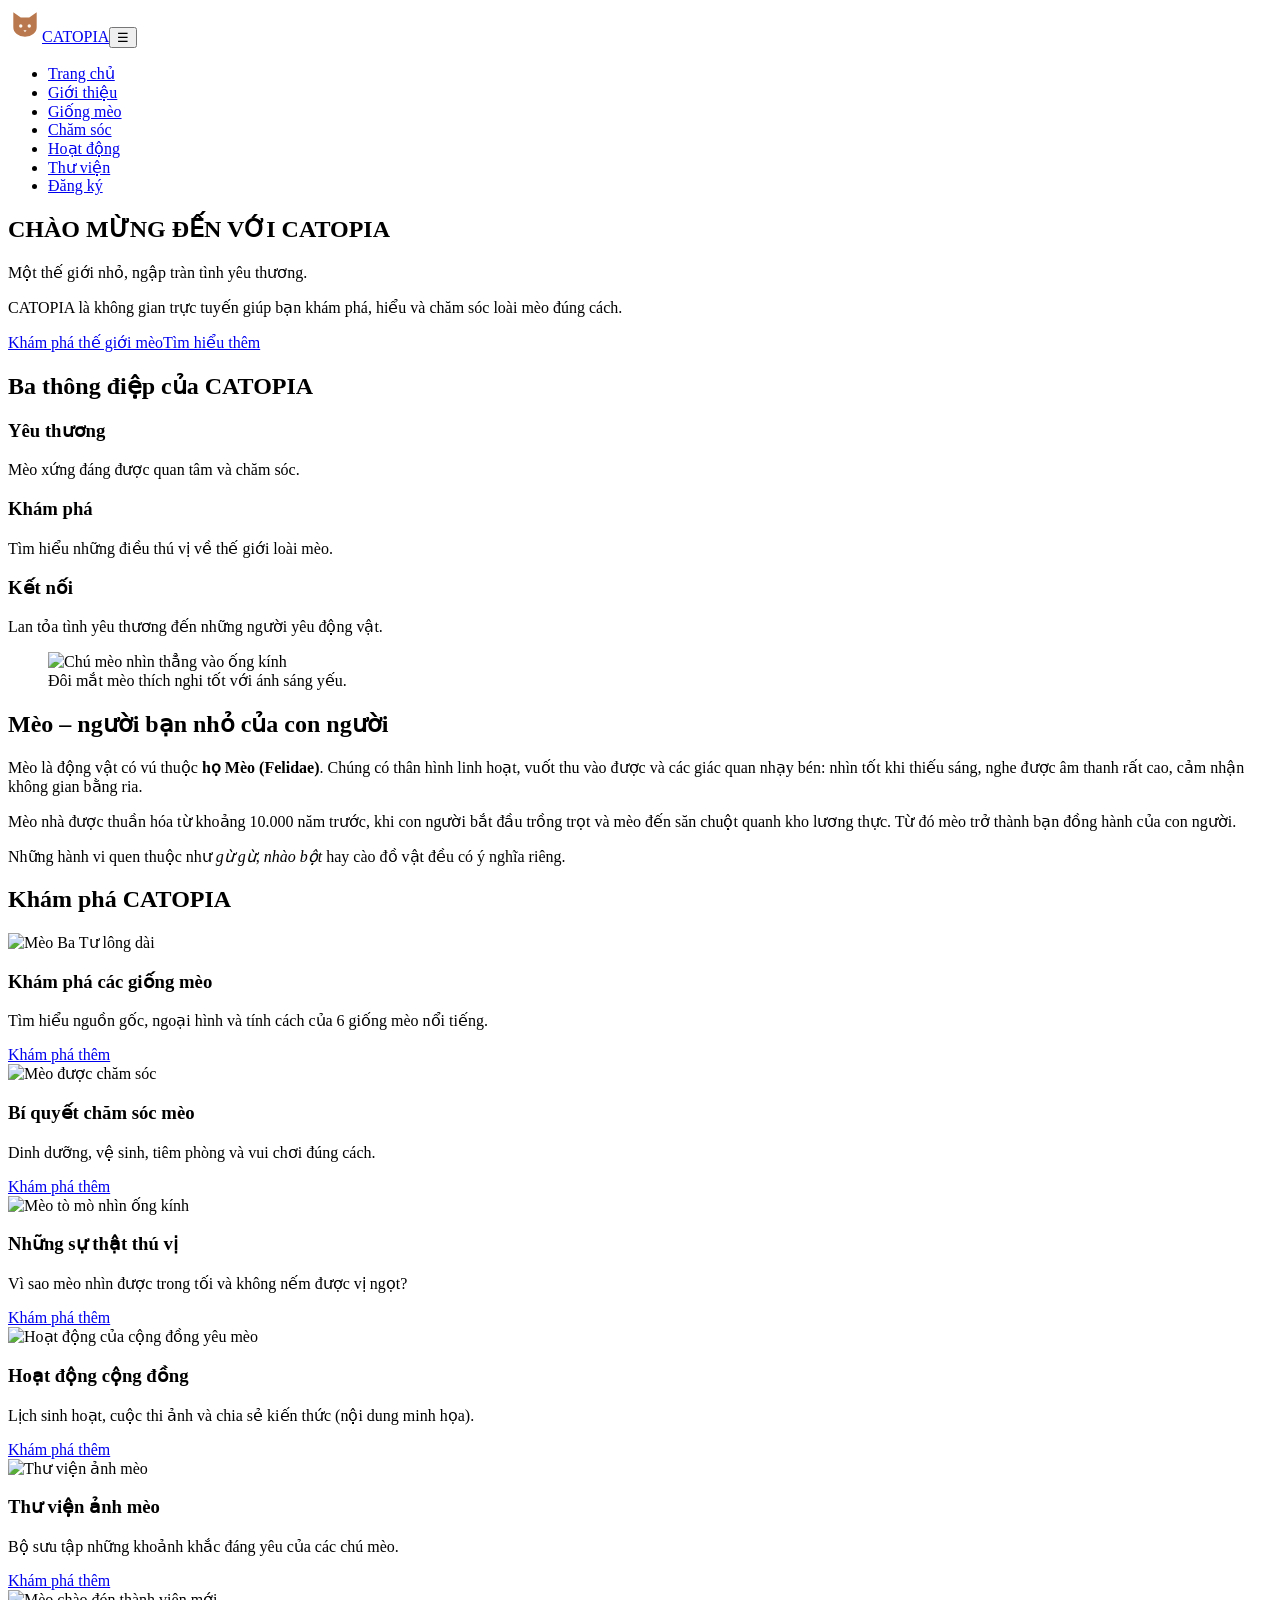
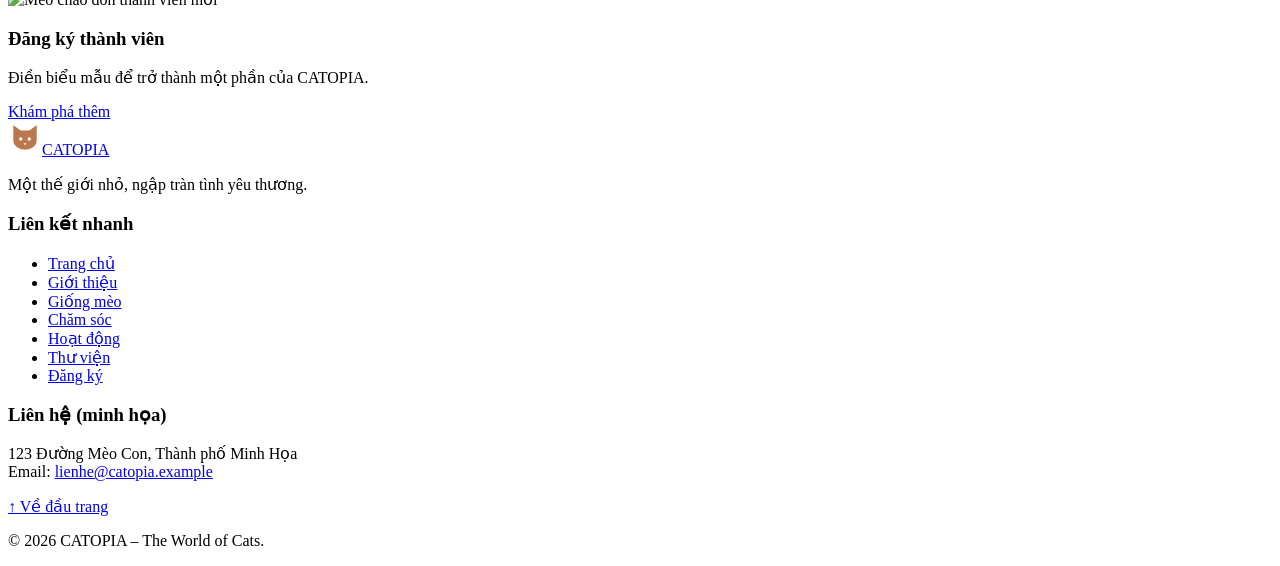
==== index.html @ ca0e2c4b "Add files via upload" ====
<!DOCTYPE html>
<html lang="vi">
<head>
<meta charset="UTF-8">
<meta name="viewport" content="width=device-width, initial-scale=1">
<meta name="description" content="CATOPIA: website khám phá giống mèo, cách chăm sóc, thư viện ảnh và cộng đồng yêu mèo.">
<title>CATOPIA – Thế giới loài mèo</title>
<link rel="preconnect" href="https://fonts.googleapis.com">
<link rel="stylesheet" href="https://fonts.googleapis.com/css2?family=Be+Vietnam+Pro:wght@400;600&family=Playfair+Display:ital,wght@0,600;0,700;1,500&display=swap">
<link rel="stylesheet" href="css/style.css">
</head>
<body id="top">
<header class="site-header"><div class="bar"><a class="logo" href="index.html"><svg viewBox="0 0 32 32" width="34" height="34" aria-hidden="true"><path d="M5 4l7 5h8l7-5v14a11 9 0 0 1-22 0z" fill="#B9784D"/><circle cx="12" cy="17" r="1.6" fill="#FFF9F2"/><circle cx="20" cy="17" r="1.6" fill="#FFF9F2"/><path d="M14.5 21h3L16 22.8z" fill="#FFF9F2"/></svg><span>CATOPIA</span></a><button class="menu-btn" type="button" aria-label="Mở menu" aria-expanded="false">☰</button><nav aria-label="Menu chính"><ul><li><a href="index.html" class="active" aria-current="page">Trang chủ</a></li><li><a href="about.html">Giới thiệu</a></li><li><a href="breeds.html">Giống mèo</a></li><li><a href="care.html">Chăm sóc</a></li><li><a href="activities.html">Hoạt động</a></li><li><a href="gallery.html">Thư viện</a></li><li><a href="register.html">Đăng ký</a></li></ul></nav></div></header>
<main>
<section class="hero"><h1 id="main-title">CHÀO MỪNG ĐẾN VỚI CATOPIA</h1><p class="slogan">Một thế giới nhỏ, ngập tràn tình yêu thương.</p><p>CATOPIA là không gian trực tuyến giúp bạn khám phá, hiểu và chăm sóc loài mèo đúng cách.</p><div class="cta"><a class="btn" href="breeds.html">Khám phá thế giới mèo</a><a class="btn ghost" href="about.html">Tìm hiểu thêm</a></div></section><section class="alt"><div class="section"><h2 class="section-title">Ba thông điệp của CATOPIA</h2><div class="row"><div class="block_3"><div class="card slogan-card"><h3>Yêu thương</h3><p>Mèo xứng đáng được quan tâm và chăm sóc.</p></div></div><div class="block_3"><div class="card slogan-card"><h3>Khám phá</h3><p>Tìm hiểu những điều thú vị về thế giới loài mèo.</p></div></div><div class="block_3"><div class="card slogan-card"><h3>Kết nối</h3><p>Lan tỏa tình yêu thương đến những người yêu động vật.</p></div></div></div></div></section><section class="section"><div class="split"><figure><img src="images/cat-hero.jpg" alt="Chú mèo nhìn thẳng vào ống kính" loading="lazy"><figcaption>Đôi mắt mèo thích nghi tốt với ánh sáng yếu.</figcaption></figure><div><h2>Mèo – người bạn nhỏ của con người</h2><p>Mèo là động vật có vú thuộc <strong>họ Mèo (Felidae)</strong>. Chúng có thân hình linh hoạt, vuốt thu vào được và các giác quan nhạy bén: nhìn tốt khi thiếu sáng, nghe được âm thanh rất cao, cảm nhận không gian bằng ria.</p><p>Mèo nhà được thuần hóa từ khoảng 10.000 năm trước, khi con người bắt đầu trồng trọt và mèo đến săn chuột quanh kho lương thực. Từ đó mèo trở thành bạn đồng hành của con người.</p><p>Những hành vi quen thuộc như <em>gừ gừ</em>, <em>nhào bột</em> hay cào đồ vật đều có ý nghĩa riêng.</p></div></div></section><section class="alt"><div class="section"><h2 class="section-title">Khám phá CATOPIA</h2><div class="row"><div class="block_3"><article class="card"><img src="images/cat-persian.jpg" alt="Mèo Ba Tư lông dài" loading="lazy"><div class="body"><h3>Khám phá các giống mèo</h3><p>Tìm hiểu nguồn gốc, ngoại hình và tính cách của 6 giống mèo nổi tiếng.</p><a class="btn" href="breeds.html">Khám phá thêm</a></div></article></div><div class="block_3"><article class="card"><img src="images/cat-care.jpg" alt="Mèo được chăm sóc" loading="lazy"><div class="body"><h3>Bí quyết chăm sóc mèo</h3><p>Dinh dưỡng, vệ sinh, tiêm phòng và vui chơi đúng cách.</p><a class="btn" href="care.html">Khám phá thêm</a></div></article></div><div class="block_3"><article class="card"><img src="images/cat-hero.jpg" alt="Mèo tò mò nhìn ống kính" loading="lazy"><div class="body"><h3>Những sự thật thú vị</h3><p>Vì sao mèo nhìn được trong tối và không nếm được vị ngọt?</p><a class="btn" href="about.html#giac-quan">Khám phá thêm</a></div></article></div><div class="block_3"><article class="card"><img src="images/gallery/cat-04.jpg" alt="Hoạt động của cộng đồng yêu mèo" loading="lazy"><div class="body"><h3>Hoạt động cộng đồng</h3><p>Lịch sinh hoạt, cuộc thi ảnh và chia sẻ kiến thức (nội dung minh họa).</p><a class="btn" href="activities.html">Khám phá thêm</a></div></article></div><div class="block_3"><article class="card"><img src="images/gallery/cat-01.jpg" alt="Thư viện ảnh mèo" loading="lazy"><div class="body"><h3>Thư viện ảnh mèo</h3><p>Bộ sưu tập những khoảnh khắc đáng yêu của các chú mèo.</p><a class="btn" href="gallery.html">Khám phá thêm</a></div></article></div><div class="block_3"><article class="card"><img src="images/gallery/cat-07.jpg" alt="Mèo chào đón thành viên mới" loading="lazy"><div class="body"><h3>Đăng ký thành viên</h3><p>Điền biểu mẫu để trở thành một phần của CATOPIA.</p><a class="btn" href="register.html">Khám phá thêm</a></div></article></div></div></div></section>
</main>
<footer class="site-footer"><div class="bar cols"><div><a class="logo" href="index.html"><svg viewBox="0 0 32 32" width="34" height="34" aria-hidden="true"><path d="M5 4l7 5h8l7-5v14a11 9 0 0 1-22 0z" fill="#B9784D"/><circle cx="12" cy="17" r="1.6" fill="#FFF9F2"/><circle cx="20" cy="17" r="1.6" fill="#FFF9F2"/><path d="M14.5 21h3L16 22.8z" fill="#FFF9F2"/></svg><span>CATOPIA</span></a><p class="slogan">Một thế giới nhỏ, ngập tràn tình yêu thương.</p></div><div><h3>Liên kết nhanh</h3><ul><li><a href="index.html">Trang chủ</a></li><li><a href="about.html">Giới thiệu</a></li><li><a href="breeds.html">Giống mèo</a></li><li><a href="care.html">Chăm sóc</a></li><li><a href="activities.html">Hoạt động</a></li><li><a href="gallery.html">Thư viện</a></li><li><a href="register.html">Đăng ký</a></li></ul></div><div><h3>Liên hệ (minh họa)</h3><p>123 Đường Mèo Con, Thành phố Minh Họa<br>Email: <a href="mailto:lienhe@catopia.example">lienhe@catopia.example</a></p><a class="btn" href="#top">↑ Về đầu trang</a></div></div><p class="copy">© 2026 CATOPIA – The World of Cats.</p></footer>
<script>
var b=document.querySelector('.menu-btn'),n=document.querySelector('nav');b.addEventListener('click',function(){var o=n.classList.toggle('open');b.setAttribute('aria-expanded',o);});
</script>
</body>
</html>
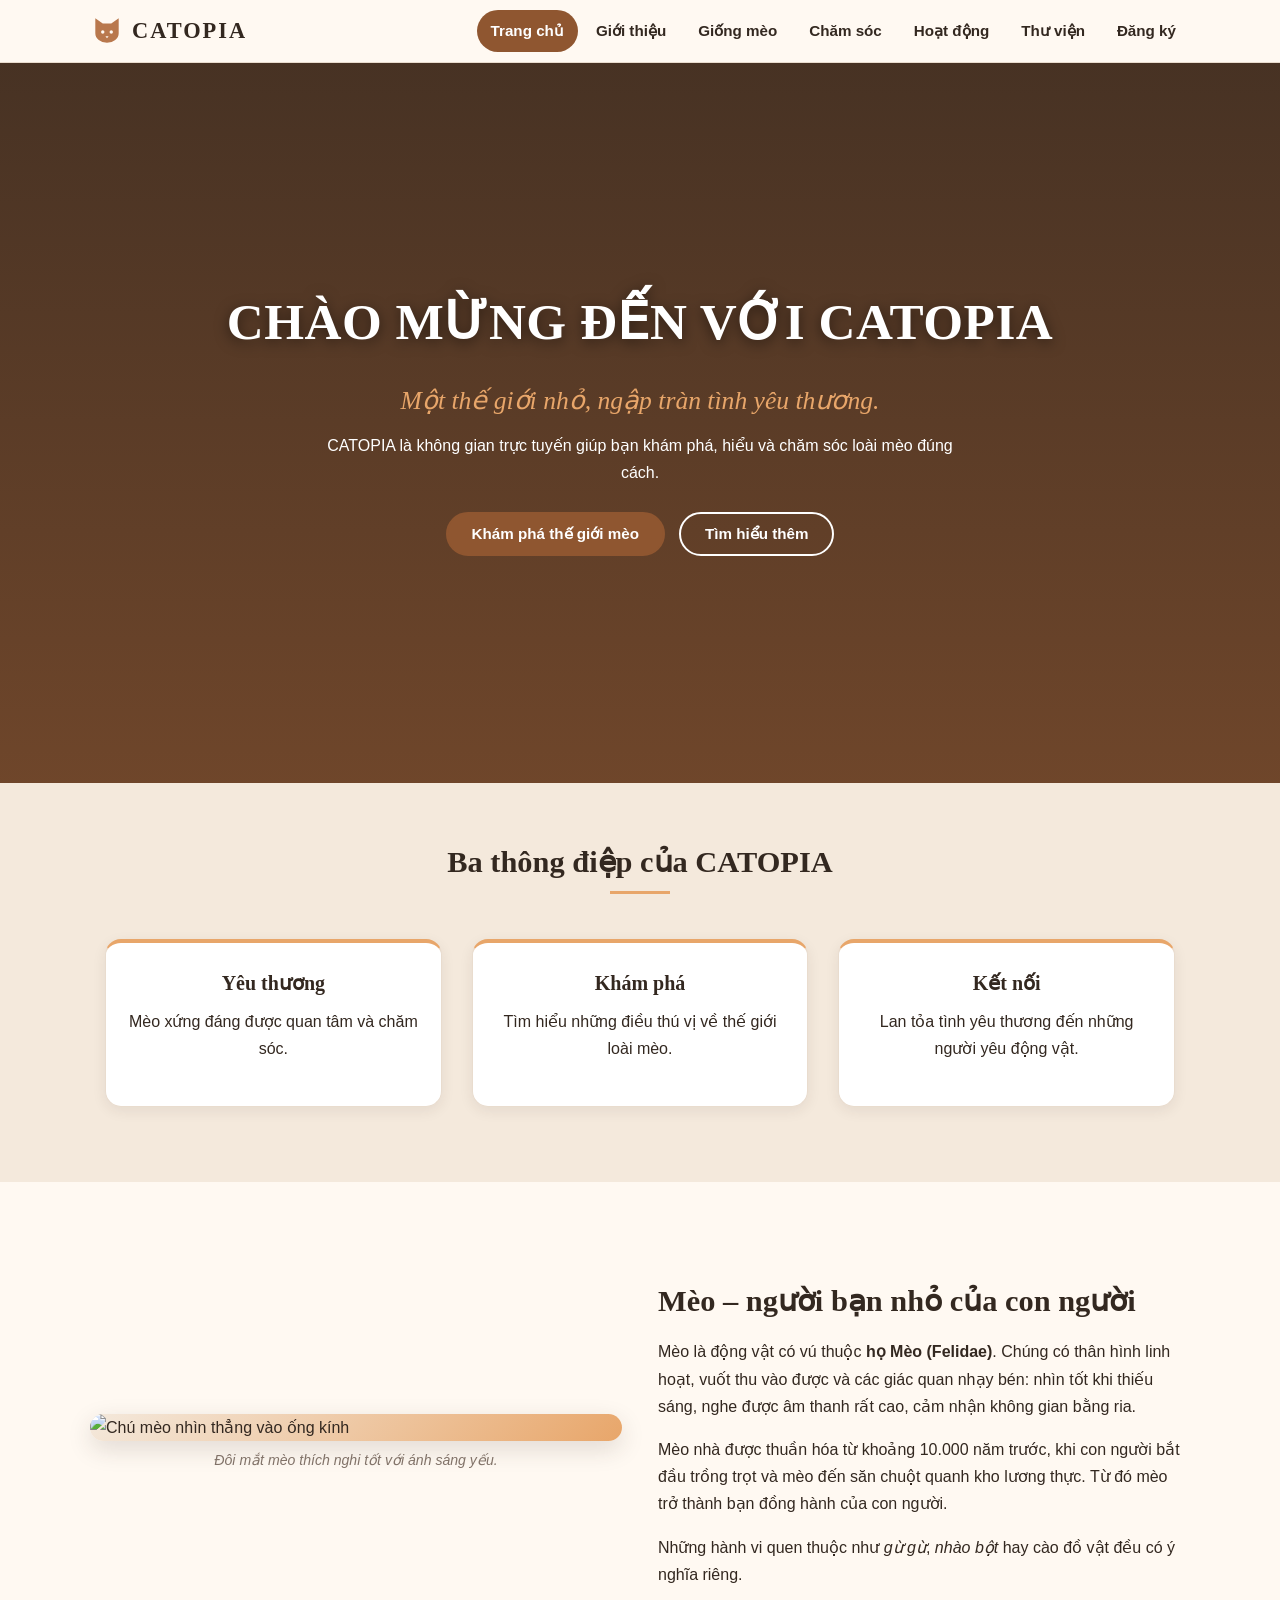
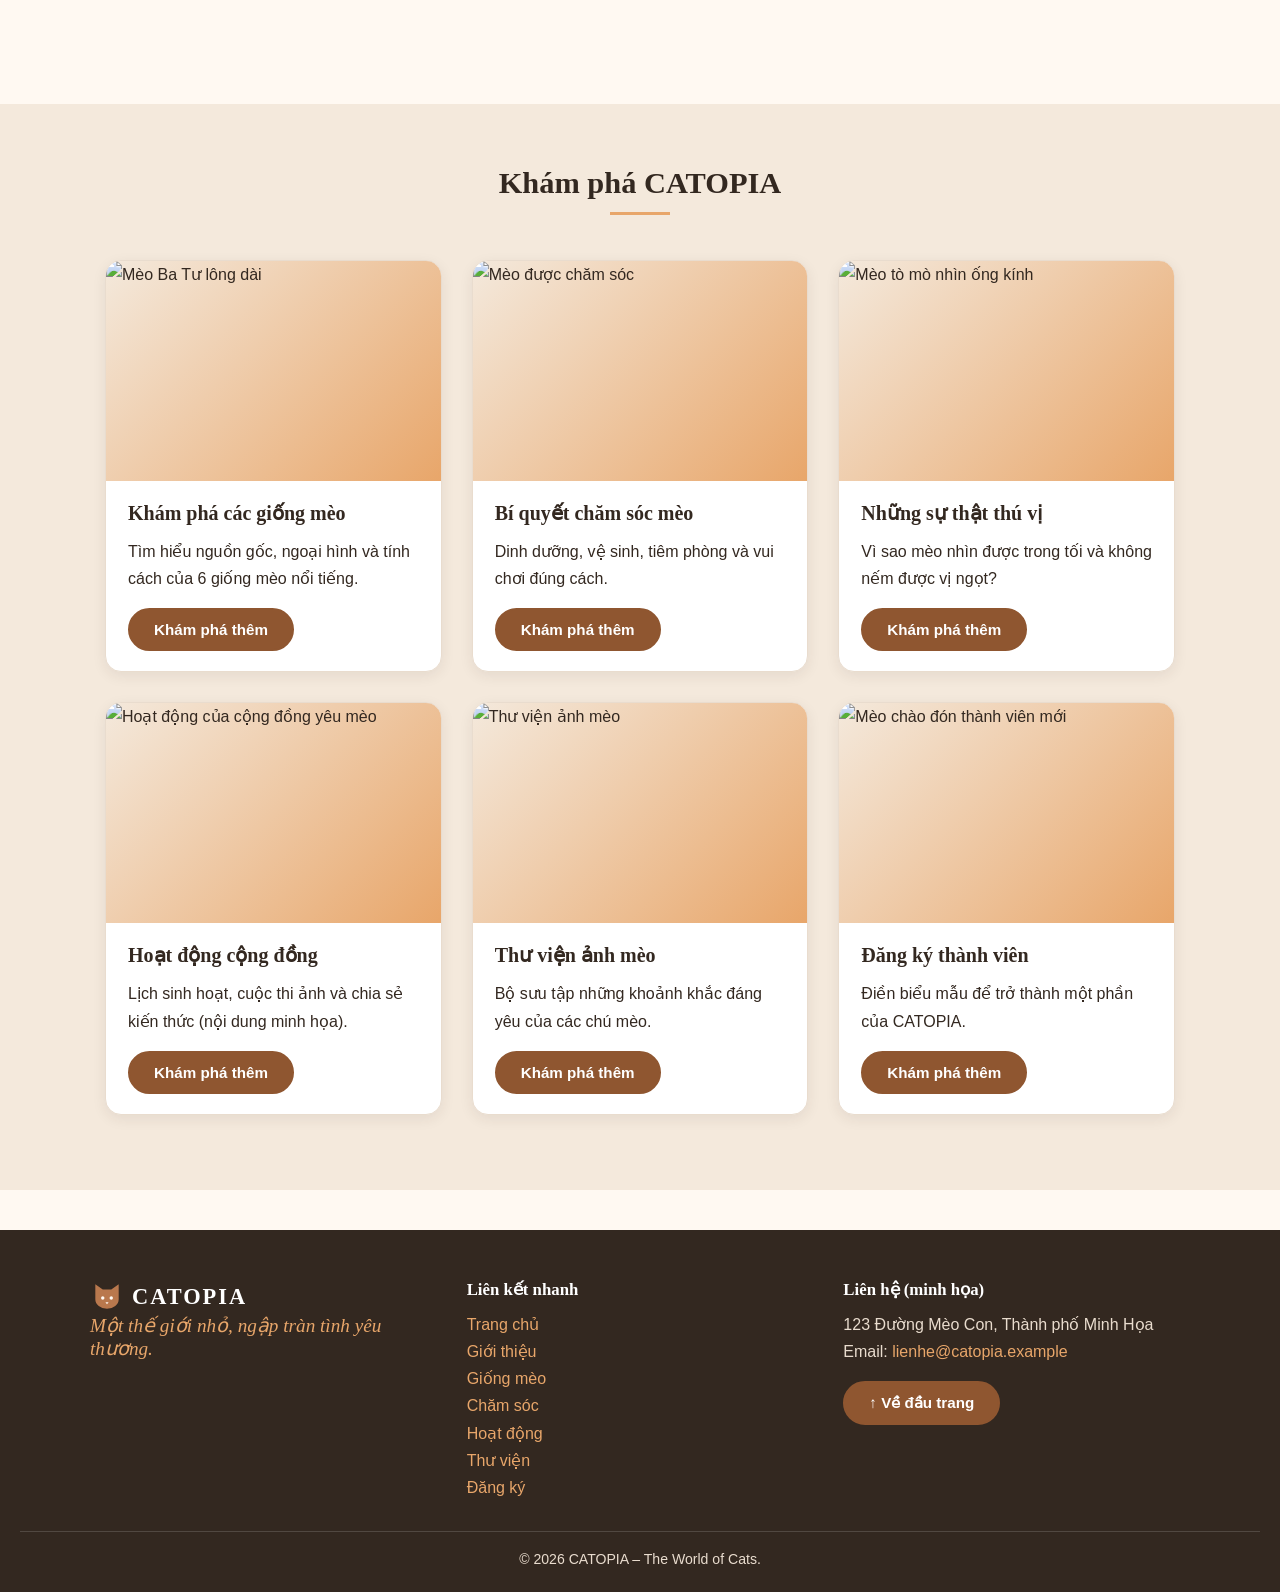
==== commit 9243fbe5: "Update index.html" ====
--- a/index.html
+++ b/index.html
@@ -7,7 +7,7 @@
 <title>CATOPIA – Thế giới loài mèo</title>
 <link rel="preconnect" href="https://fonts.googleapis.com">
 <link rel="stylesheet" href="https://fonts.googleapis.com/css2?family=Be+Vietnam+Pro:wght@400;600&family=Playfair+Display:ital,wght@0,600;0,700;1,500&display=swap">
-<link rel="stylesheet" href="css/style.css">
+<link rel="stylesheet" href="style.css">
 </head>
 <body id="top">
 <header class="site-header"><div class="bar"><a class="logo" href="index.html"><svg viewBox="0 0 32 32" width="34" height="34" aria-hidden="true"><path d="M5 4l7 5h8l7-5v14a11 9 0 0 1-22 0z" fill="#B9784D"/><circle cx="12" cy="17" r="1.6" fill="#FFF9F2"/><circle cx="20" cy="17" r="1.6" fill="#FFF9F2"/><path d="M14.5 21h3L16 22.8z" fill="#FFF9F2"/></svg><span>CATOPIA</span></a><button class="menu-btn" type="button" aria-label="Mở menu" aria-expanded="false">☰</button><nav aria-label="Menu chính"><ul><li><a href="index.html" class="active" aria-current="page">Trang chủ</a></li><li><a href="about.html">Giới thiệu</a></li><li><a href="breeds.html">Giống mèo</a></li><li><a href="care.html">Chăm sóc</a></li><li><a href="activities.html">Hoạt động</a></li><li><a href="gallery.html">Thư viện</a></li><li><a href="register.html">Đăng ký</a></li></ul></nav></div></header>
--- a/style.css
+++ b/style.css
@@ -0,0 +1,143 @@
+/* CATOPIA – style.css dùng chung cho cả 7 trang */
+/* 1. Biến màu và reset */
+:root{--bg:#FFF9F2;--bg2:#F4E9DC;--main:#B9784D;--main-dark:#8F5630;--accent:#E8A66A;--text:#332820;--muted:#817268;--white:#FFFFFF;--line:#E9DCCE}
+/* --main-dark là tông đậm hơn của màu chủ đạo, dùng cho nền nút/chữ trắng để dễ đọc */
+*{box-sizing:border-box;margin:0;padding:0}
+html{scroll-behavior:smooth}
+body{font-family:'Be Vietnam Pro',Arial,sans-serif;line-height:1.7;background-color:var(--bg);color:var(--text)}
+h1,h2,h3{font-family:'Playfair Display',Georgia,serif;line-height:1.25;margin-bottom:.6em}
+h1{font-size:clamp(2rem,5vw,3.2rem)}
+h2{font-size:1.9rem}
+h3{font-size:1.25rem}
+p{margin-bottom:1rem;color:var(--text)}
+a{color:var(--main-dark);transition:color .3s}
+a:hover{color:var(--main)}
+ul,ol{margin:0 0 1rem 1.4rem}
+img{display:block;max-width:100%;object-fit:cover;background:linear-gradient(135deg,var(--bg2),var(--accent))}
+small{color:var(--muted)}
+mark{background-color:rgba(232,166,106,.45);padding:0 4px;border-radius:4px}
+code{background-color:var(--bg2);padding:2px 6px;border-radius:6px}
+hr{border:0;border-top:1px dashed var(--main);margin:2rem 0}
+blockquote{border-left:4px solid var(--accent);background-color:var(--bg2);padding:14px 20px;margin:1rem 0;font-style:italic}
+blockquote::before{content:"“";font:700 2rem/1 Georgia,serif;color:var(--main)}
+:focus-visible{outline:3px solid var(--accent);outline-offset:3px}
+#main-title{letter-spacing:.5px}
+section[id]{scroll-margin-top:90px}
+/* 2. Header và điều hướng */
+.bar{max-width:1140px;margin:0 auto;padding:0 20px;display:flex;justify-content:space-between;align-items:center;position:relative}
+.site-header{position:sticky;top:0;z-index:100;padding:10px 0;background-color:rgba(255,249,242,.96);border-bottom:1px solid var(--line)}
+.logo{display:flex;align-items:center;gap:8px;text-decoration:none}
+.logo span{font:700 1.4rem 'Playfair Display',Georgia,serif;letter-spacing:2px;color:var(--text)}
+nav ul{display:flex;gap:4px;list-style:none;margin:0}
+nav a{display:block;padding:8px 14px;border-radius:999px;text-decoration:none;color:var(--text);font-weight:600;font-size:.95rem;transition:background-color .3s,color .3s}
+nav a:hover{background-color:var(--bg2);color:var(--main-dark)}
+nav a.active{background-color:var(--main-dark);color:var(--white)}
+.menu-btn{display:none;background:none;border:1px solid var(--line);border-radius:8px;padding:2px 12px;font-size:1.4rem;color:var(--text);cursor:pointer}
+/* 3. Banner (hero): ảnh nền + lớp phủ gradient */
+.hero{background-image:linear-gradient(rgba(51,40,32,.78),rgba(51,40,32,.35)),url(../images/banner.jpg);background-size:cover;background-position:center;background-color:var(--main-dark);min-height:80vh;padding:80px 20px;display:flex;flex-direction:column;justify-content:center;align-items:center;text-align:center;color:white}
+.hero>*{animation:fadeUp .9s ease both}
+.hero p{max-width:640px;color:white}
+.hero .slogan{color:var(--accent);font-size:1.6rem}
+.hero #main-title{text-shadow:0 3px 14px rgba(0,0,0,.5)}
+.hero .cta{animation-delay:.3s}
+.cta{display:flex;gap:14px;flex-wrap:wrap;justify-content:center;margin-top:10px}
+.slogan{font:italic 500 1.2rem 'Playfair Display',Georgia,serif;color:var(--accent)}
+.page-head{text-align:center;padding:64px 20px 44px;background-image:linear-gradient(135deg,var(--bg2),var(--bg));border-bottom:1px solid var(--line);animation:fadeUp .7s ease both}
+.page-head p{max-width:640px;margin:0 auto;color:var(--muted)}
+@keyframes fadeUp{from{opacity:0;transform:translateY(22px)}to{opacity:1;transform:none}}
+/* 4. Bố cục Flexbox bắt buộc: .row và .block_3 */
+.row{display:flex;flex-wrap:wrap;width:100%;justify-content:center;align-items:stretch}
+.block_3{width:33.333333%;padding:15px}
+.row .block_3{display:flex}
+.row .block_3>*{width:100%}
+.section{max-width:1140px;margin:0 auto;padding:60px 20px}
+.alt{background-color:var(--bg2)}
+.prose{max-width:820px}
+.section-title{text-align:center}
+.section-title::after{content:"";display:block;width:60px;height:3px;background-color:var(--accent);margin:10px auto 30px}
+.split{display:flex;flex-wrap:wrap;gap:36px;align-items:center;margin:40px 0}
+.split>*{flex:1 1 320px;min-width:0}
+.split img{width:100%;max-height:420px;border-radius:16px;box-shadow:0 8px 24px rgba(51,40,32,.15);transition:transform .5s ease}
+.split img:hover{transform:scale(1.04)}
+figure{margin:1.2rem 0}
+figcaption{font-size:.88rem;color:var(--muted);text-align:center;margin-top:8px;font-style:italic}
+/* 5. Thẻ (card), hộp thông tin, nút */
+.card{margin:0;background-color:var(--white);border:1px solid var(--line);border-radius:16px;box-shadow:0 4px 14px rgba(51,40,32,.08);overflow:hidden;transition:transform .3s ease,box-shadow .3s ease}
+.card:hover{transform:translateY(-6px);box-shadow:0 14px 30px rgba(51,40,32,.16)}
+.card img{width:100%;height:220px;transition:transform .5s ease}
+.card:hover img{transform:scale(1.07)}
+.card ul,.card ol{font-size:.95rem}
+.body{padding:20px 22px}
+.slogan-card{text-align:center;padding:28px 22px;border-top:4px solid var(--accent)}
+.num{display:block;font:700 2.4rem 'Playfair Display',Georgia,serif;color:var(--main-dark)}
+.note{background-color:rgba(232,166,106,.2);border-left:5px solid var(--accent);border-radius:10px;padding:14px 18px;margin:1.2rem 0}
+.note p{margin:0}
+.btn{display:inline-block;padding:11px 24px;border:2px solid var(--main-dark);border-radius:999px;background-color:var(--main-dark);color:var(--white);font:600 .95rem 'Be Vietnam Pro',Arial,sans-serif;text-decoration:none;cursor:pointer;transition:background-color .3s,color .3s,transform .2s}
+.btn:hover,.btn:focus-visible{background-color:var(--accent);border-color:var(--accent);color:var(--text)}
+.btn:active{transform:scale(.96)}
+.btn.ghost{background-color:transparent;border-color:var(--white)}
+.btn.ghost:hover{background-color:var(--white);border-color:var(--white);color:var(--main-dark)}
+/* 6. Bảng */
+.table-wrap{overflow-x:auto;margin:20px 0;border:1px solid var(--line);border-radius:14px;background-color:var(--white);box-shadow:0 4px 14px rgba(51,40,32,.06)}
+table{width:100%;min-width:640px;border-collapse:collapse}
+caption{padding:14px;font:700 1.15rem 'Playfair Display',Georgia,serif;text-align:left}
+th,td{padding:12px 14px;text-align:left;vertical-align:top;border-bottom:1px solid var(--line)}
+thead th{background-color:var(--main-dark);color:var(--white);letter-spacing:1px}
+tbody th{color:var(--main-dark)}
+tbody tr{transition:background-color .25s}
+tbody tr:nth-child(even){background-color:var(--bg)}
+tbody tr:hover{background-color:rgba(232,166,106,.3)}
+/* 7. Thư viện ảnh (CSS Grid) và video */
+.gallery{display:grid;grid-template-columns:repeat(3,1fr);gap:20px}
+.shot img{height:240px}
+.shot figcaption{margin:0;padding:12px 16px}
+.video-box{max-width:720px;margin:0 auto;text-align:center;border:2px dashed var(--accent)}
+/* 8. Biểu mẫu */
+form{display:grid;gap:18px;max-width:720px;margin:0 auto;padding:28px;background-color:var(--white);border:1px solid var(--line);border-radius:16px;box-shadow:0 4px 14px rgba(51,40,32,.08)}
+label,legend{font-weight:600}
+fieldset{border:0}
+fieldset label{display:inline-block;margin-right:18px;font-weight:400}
+input,select,textarea{width:100%;margin-top:6px;padding:11px 14px;border:1.5px solid var(--line);border-radius:10px;font:inherit;background-color:var(--bg);color:var(--text);transition:border-color .3s}
+input[type=radio],input[type=checkbox]{width:auto;margin:0 8px 0 0}
+input:focus,select:focus,textarea:focus{border-color:var(--main)}
+textarea{min-height:120px;resize:vertical}
+.ok{max-width:720px;margin:0 auto 18px;padding:14px 18px;border:1px solid #1E7B4F;border-radius:12px;background-color:#E7F5EC;color:#14532D}
+/* 9. Minh họa độ ưu tiên (specificity): element < class < ID < inline < !important */
+.demo p{padding:8px 14px;margin-bottom:8px;border-left:5px solid var(--line);background-color:var(--white)}
+.demo p:first-child{font-weight:700}
+.demo p::before{content:"▸ "}
+.d-class{color:var(--main-dark)}
+#d-id,#d-in,#d-imp{color:#C0392B}
+.d-imp{color:#6A3FA0!important}
+/* 10. Footer */
+.site-footer{margin-top:40px;padding:50px 0 20px;background-color:var(--text);color:var(--line)}
+.site-footer .cols{align-items:flex-start;gap:30px;flex-wrap:wrap}
+.site-footer .cols>div{flex:1 1 220px}
+.site-footer h3{color:var(--white);font-size:1.05rem}
+.site-footer ul{list-style:none;margin:0}
+.site-footer p{color:var(--line)}
+.site-footer .slogan{color:var(--accent)}
+.site-footer .logo span{color:var(--white)}
+.site-footer a{color:var(--accent);text-decoration:none}
+.site-footer a:hover{color:var(--white)}
+.site-footer .btn{color:var(--white)}
+.site-footer .btn:hover{color:var(--text)}
+.copy{margin:30px 20px 0;padding-top:16px;border-top:1px solid rgba(255,255,255,.15);text-align:center;font-size:.88rem}
+/* 11. Responsive */
+@media (max-width:768px){
+.block_3{width:50%}
+.gallery{grid-template-columns:repeat(2,1fr)}
+.menu-btn{display:block}
+nav ul{display:none;position:absolute;top:100%;left:0;right:0;flex-direction:column;padding:10px;background-color:var(--bg);border:1px solid var(--line);border-radius:0 0 14px 14px;box-shadow:0 12px 24px rgba(51,40,32,.12)}
+nav.open ul{display:flex}
+h2{font-size:1.6rem}
+.section{padding:44px 16px}
+}
+@media (max-width:480px){
+.block_3{width:100%}
+.gallery{grid-template-columns:1fr}
+.hero{min-height:70vh}
+.btn{width:100%;text-align:center}
+}
+/* Tôn trọng người dùng muốn giảm chuyển động (một trường hợp cần !important) */
+@media (prefers-reduced-motion:reduce){*{animation:none!important;transition:none!important}}
